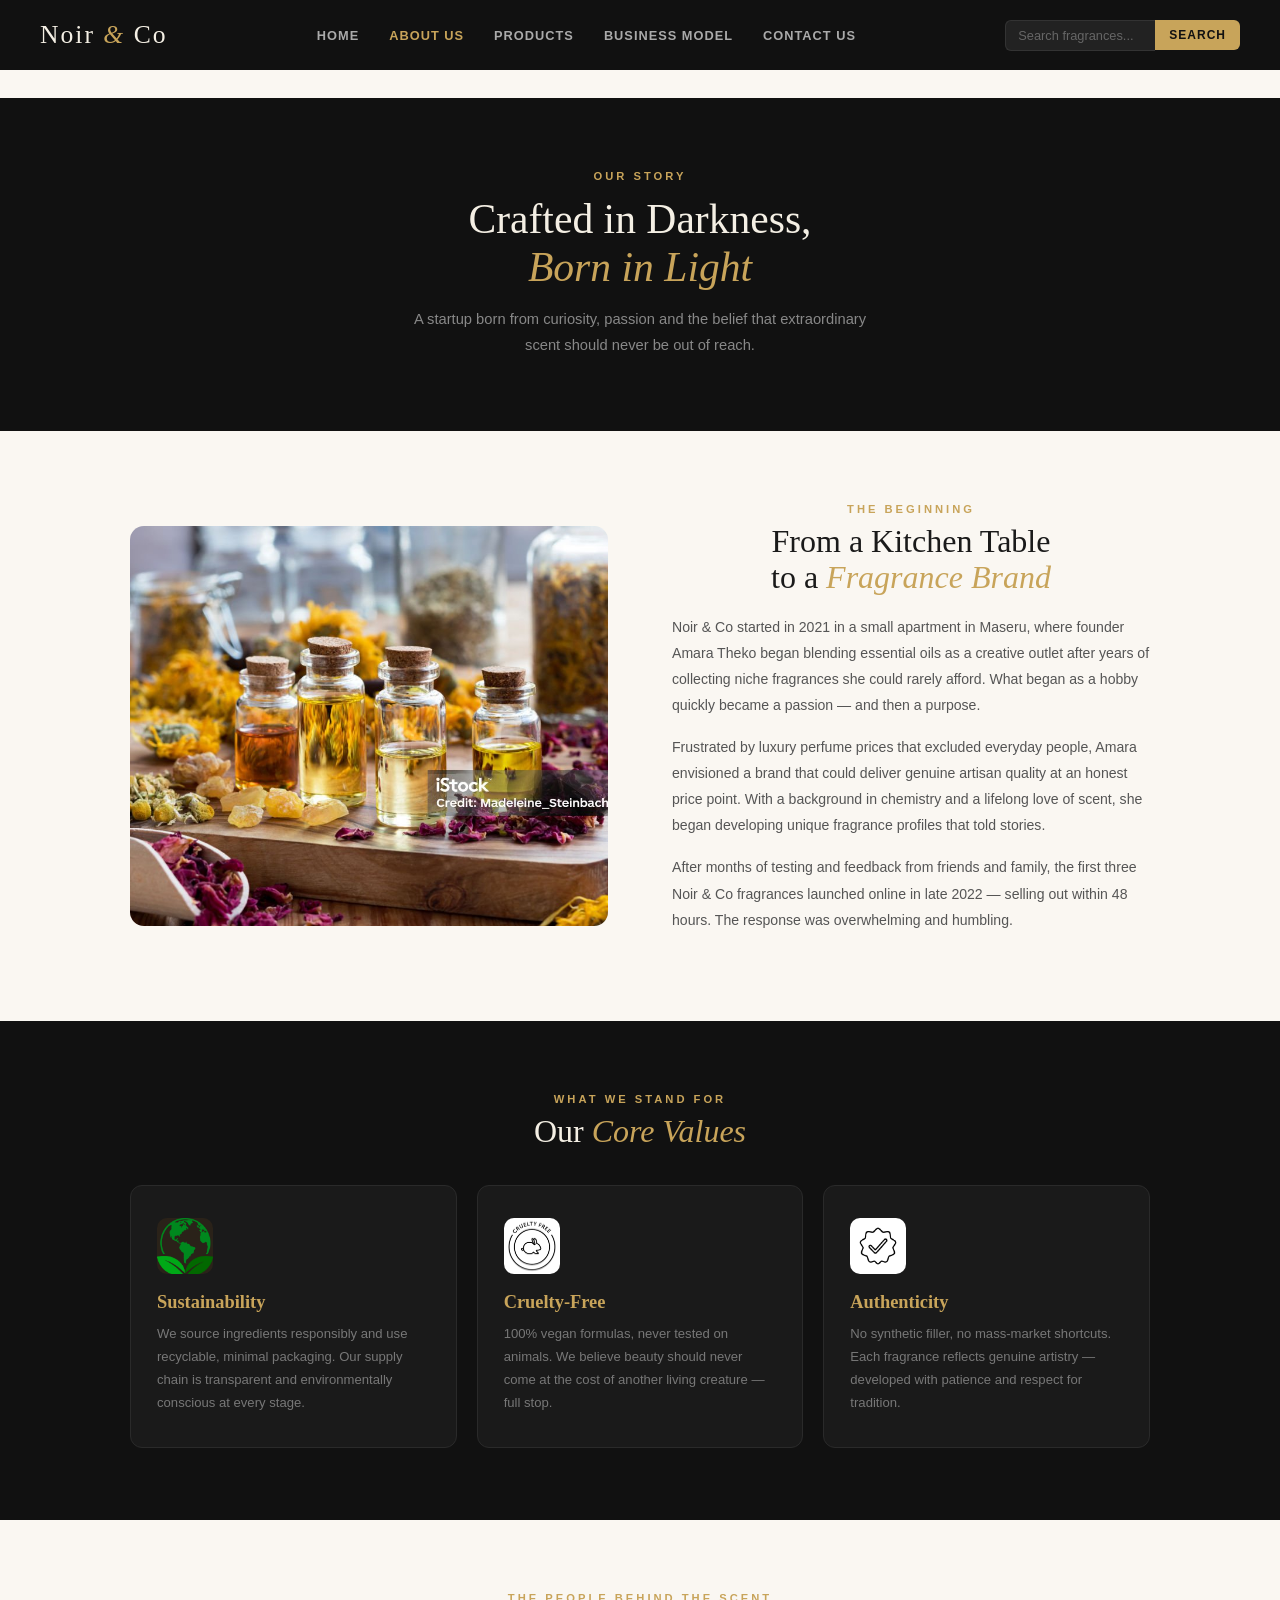
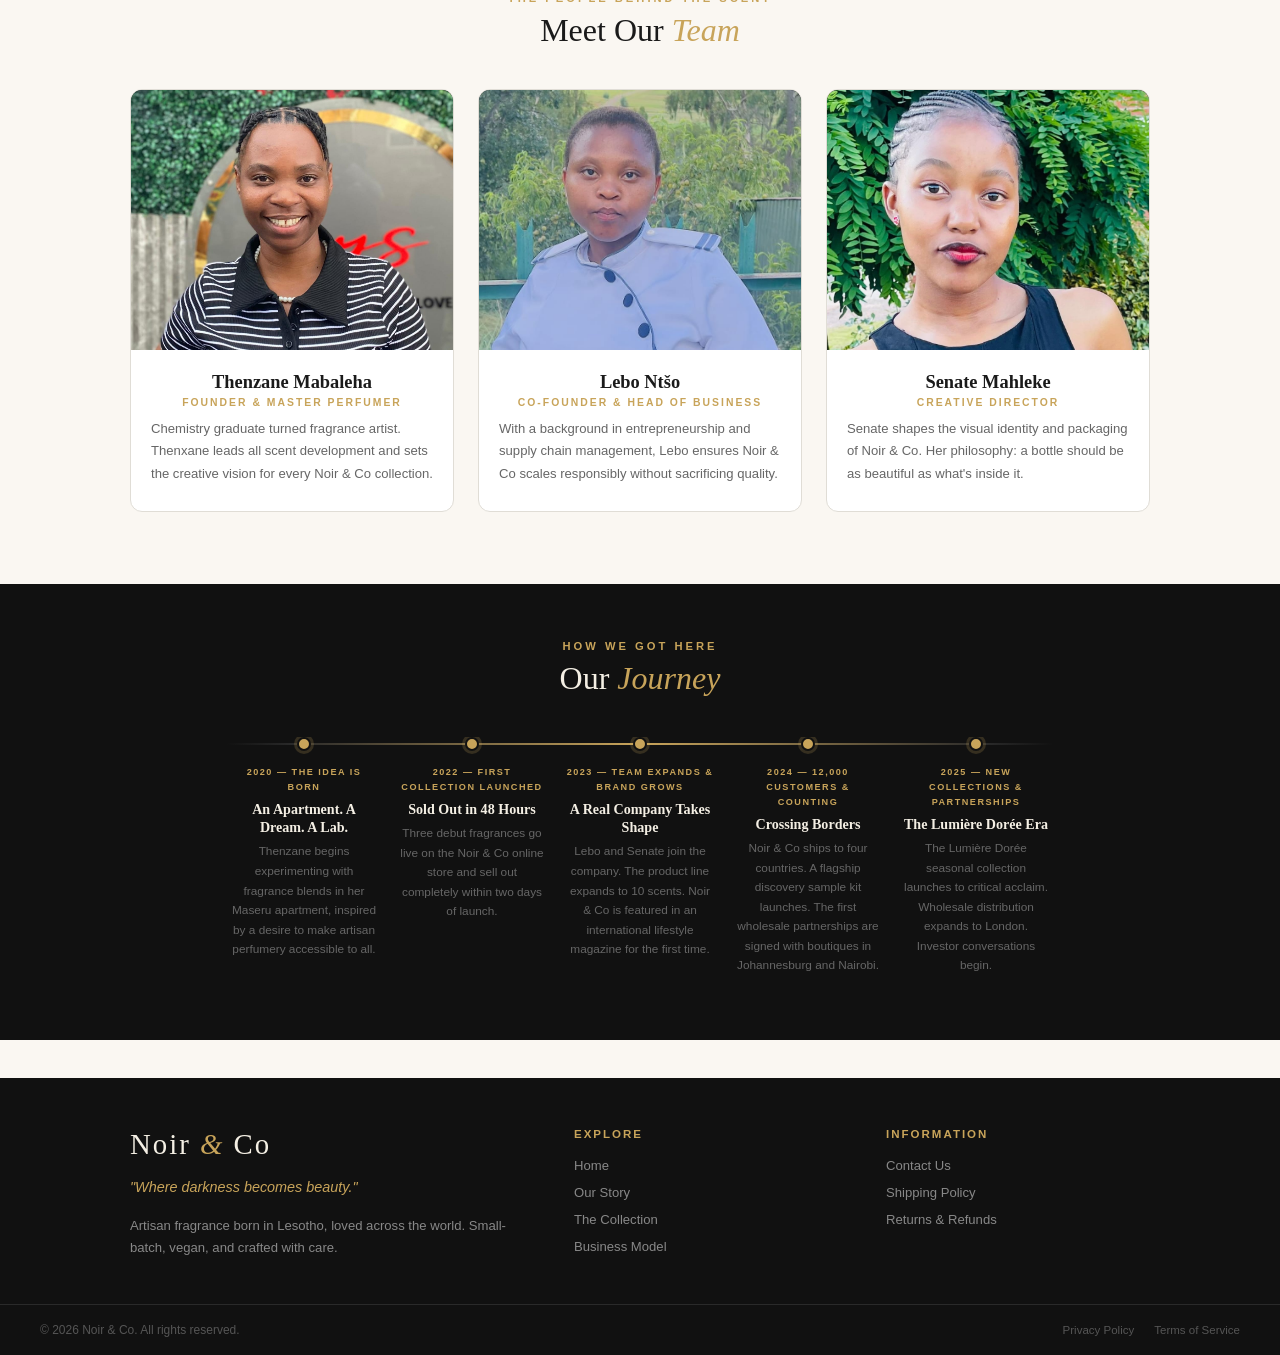
==== About.html @ 2ed6ce7d "Add files via upload" ====
<!DOCTYPE html>
<html lang="en">
<head>
  <meta charset="UTF-8"/>
  <meta name="viewport" content="width=device-width, initial-scale=1.0"/>
  <title>Noir & Co — About Us</title>
  <link rel="stylesheet" href="nav_and_footer.css"/>
  <style>

    .page-header {
      background-color: #111111;
      padding: 72px 40px;
      text-align: center;
    }

    .page-header .small-label {
      font-family: Arial, sans-serif;
      font-size: 0.7rem;
      font-weight: bold;
      letter-spacing: 3px;
      text-transform: uppercase;
      color: #c8a45a;
      margin-bottom: 14px;
      display: block;
    }

    .page-header h1 {
      font-family: Georgia, serif;
      font-size: 2.6rem;
      font-weight: normal;
      color: #f4efe4;
      line-height: 1.15;
      margin-bottom: 14px;
    }

    .page-header h1 em { font-style: italic; color: #c8a45a; }

    .page-header p {
      font-family: Arial, sans-serif;
      font-size: 0.92rem;
      color: #888888;
      line-height: 1.8;
      max-width: 480px;
      margin: 0 auto;
    }

  
    .wrap {
      max-width: 1100px;
      margin: 0 auto;
      padding: 0 40px;
    }

    .section-label {
      font-family: Arial, sans-serif;
      font-size: 0.7rem;
      font-weight: bold;
      letter-spacing: 3px;
      text-transform: uppercase;
      color: #c8a45a;
      margin-bottom: 8px;
      display: block;
      text-align: center;
    }

    .section-title {
      font-family: Georgia, serif;
      font-size: 2rem;
      font-weight: normal;
      color: #1a1a1a;
      margin-bottom: 18px;
      line-height: 1.15;
      text-align: center;
    }

    .section-title em { font-style: italic; color: #c8a45a; }
    .section-title.light { color: #f4efe4; }

  
    .story-section {
      background-color: #faf7f2;
      padding: 72px 0;
    }

    .story-grid {
      display: grid;
      grid-template-columns: 1fr 1fr;
      gap: 64px;
      align-items: center;
    }

    .story-image {
      border-radius: 14px;
      overflow: hidden;
      height: 400px;
      background-color: #1a1509;
    }

    .story-image img {
      width: 100%;
      height: 100%;
      object-fit: cover;
      display: block;
    }

    .story-text p {
      font-family: Arial, sans-serif;
      font-size: 0.88rem;
      line-height: 1.85;
      color: #555555;
      margin-bottom: 16px;
    }

    .values-section {
      background-color: #111111;
      padding: 72px 0;
    }

    .values-section .section-label { color: #c8a45a; }

    .values-grid {
      display: grid;
      grid-template-columns: repeat(3, 1fr);
      gap: 20px;
      margin-top: 36px;
    }

    .value-card {
      background-color: #1a1a1a;
      border: 1px solid #2a2a2a;
      border-radius: 12px;
      padding: 32px 26px;
    }

    .value-card:hover {
      border-color: #c8a45a;
    }


    .value-img {
      width: 56px;
      height: 56px;
      border-radius: 10px;
      overflow: hidden;
      background-color: #2a2219;
      margin-bottom: 18px;
    }

    .value-img img {
      width: 100%;
      height: 100%;
      object-fit: cover;
      display: block;
    }

    .value-card h3 {
      font-family: Georgia, serif;
      font-size: 1.15rem;
      color: #c8a45a;
      margin-bottom: 10px;
    }

    .value-card p {
      font-family: Arial, sans-serif;
      font-size: 0.82rem;
      line-height: 1.75;
      color: #777777;
    }

  
    .team-section {
      background-color: #faf7f2;
      padding: 72px 0;
    }

    .team-header {
      text-align: center;
      margin-bottom: 40px;
    }

    .team-grid {
      display: grid;
      grid-template-columns: repeat(3, 1fr);
      gap: 24px;
    }

    .team-card {
      background-color: #ffffff;
      border: 1px solid #e0ddd6;
      border-radius: 12px;
      overflow: hidden;
    }

    .team-card:hover {
      box-shadow: 0 8px 28px rgba(0, 0, 0, 0.09);
    }

    .team-photo {
      height: 260px;
      background-color: #1a1a1a;
      overflow: hidden;
    }

    .team-photo img {
      width: 100%;
      height: 100%;
      object-fit: cover;
      object-position: top center;
      display: block;
    }

    .team-card:nth-child(2) .team-photo { background-color: #0e1512; }
    .team-card:nth-child(3) .team-photo { background-color: #1a1010; }

    .team-info { padding: 22px 20px 26px; }

    .team-info h4 {
      font-family: Georgia, serif;
      font-size: 1.15rem;
      color: #1a1a1a;
      margin-bottom: 4px;
      text-align: center;
    }

    .team-role {
      font-family: Arial, sans-serif;
      font-size: 0.65rem;
      font-weight: bold;
      letter-spacing: 2px;
      text-transform: uppercase;
      color: #c8a45a;
      margin-bottom: 10px;
      display: block;
      text-align: center;
    }

    .team-info p {
      font-family: Arial, sans-serif;
      font-size: 0.82rem;
      line-height: 1.7;
      color: #666666;
    }

  
    .timeline-section {
      background-color: #111111;
      padding: 56px 0;
    }

    .timeline-section .section-label { color: #c8a45a; }

    /* Horizontal timeline */
    .timeline {
      position: relative;
      display: flex;
      gap: 0;
      margin-top: 40px;
      overflow-x: auto;
      padding-bottom: 8px;
      max-width: 860px;
      margin-left: auto;
      margin-right: auto;
    }

    /* The connecting line */
    .timeline::before {
      content: '';
      position: absolute;
      top: 6px;
      left: 7px;
      right: 7px;
      height: 2px;
      background: linear-gradient(90deg, transparent, #2a2a2a 8%, #c8a45a 50%, #2a2a2a 92%, transparent);
      z-index: 0;
    }

    .tl-item {
      display: flex;
      flex-direction: column;
      align-items: center;
      flex: 1;
      min-width: 155px;
      position: relative;
      padding: 0 10px;
      gap: 0;
    }

    .tl-dot {
      width: 14px;
      height: 14px;
      min-width: 14px;
      background-color: #c8a45a;
      border: 2px solid #111111;
      border-radius: 50%;
      margin-bottom: 14px;
      position: relative;
      z-index: 1;
      box-shadow: 0 0 0 3px rgba(200,164,90,0.2);
      flex-shrink: 0;
    }

    .tl-content {
      text-align: center;
    }

    .tl-content .tl-year {
      font-family: Arial, sans-serif;
      font-size: 0.57rem;
      font-weight: bold;
      letter-spacing: 1.5px;
      text-transform: uppercase;
      color: #c8a45a;
      margin-bottom: 5px;
    }

    .tl-content h4 {
      font-family: Georgia, serif;
      font-size: 0.88rem;
      color: #f4efe4;
      margin-bottom: 6px;
      line-height: 1.3;
    }

    .tl-content p {
      font-family: Arial, sans-serif;
      font-size: 0.74rem;
      line-height: 1.65;
      color: #666666;
    }

    @media (max-width: 900px) {
      .timeline {
        flex-direction: column;
        max-width: 100%;
      }
      .timeline::before {
        top: 7px;
        bottom: 7px;
        left: 6px;
        right: auto;
        width: 2px;
        height: auto;
        background: linear-gradient(180deg, transparent, #2a2a2a 8%, #c8a45a 50%, #2a2a2a 92%, transparent);
      }
      .tl-item {
        flex-direction: row;
        align-items: flex-start;
        gap: 16px;
        min-width: unset;
        padding: 0 0 28px 0;
      }
      .tl-dot {
        margin-bottom: 0;
        margin-top: 3px;
        flex-shrink: 0;
      }
      .tl-content { text-align: left; }
    }

    .timeline-section .wrap {
      max-width: 920px;
      text-align: center;
    }

    @media (max-width: 900px) {
      .wrap { padding: 0 24px; }
      .story-grid { grid-template-columns: 1fr; gap: 32px; }
      .story-image { height: 240px; }
      .values-grid { grid-template-columns: 1fr; }
      .team-grid { grid-template-columns: 1fr 1fr; }
      .story-section, .values-section, .team-section { padding: 56px 0; }
      .timeline-section { padding: 48px 0; }
      .page-header { padding: 56px 24px; }
    }

    @media (max-width: 600px) {
      .team-grid { grid-template-columns: 1fr; }
      .page-header h1 { font-size: 2rem; }
    }
  </style>
</head>
<body>

<nav>
  <a href="index.html" class="logo">Noir <span class="amp">&</span> Co</a>
  <ul>
    <li><a href="index.html">Home</a></li>
    <li><a href="About.html" class="active">About Us</a></li>
    <li><a href="products.html">Products</a></li>
    <li><a href="business_model.html">Business Model</a></li>
    <li><a href="contacts.html">Contact Us</a></li>
  </ul>
  <div class="search-bar">
    <input type="text" placeholder="Search fragrances..." />
    <button>Search</button>
  </div>
</nav>

<header class="page-header">
  <span class="small-label">Our Story</span>
  <h1>Crafted in Darkness,<br><em>Born in Light</em></h1>
  <p>A startup born from curiosity, passion and the belief that extraordinary scent should never be out of reach.</p>
</header>

<section class="story-section">
  <div class="wrap">
    <div class="story-grid">

      <div class="story-image">
    
        <img src="about.jpg" alt="Amara Theko blending fragrances in her Maseru studio" />
      </div>

      <div class="story-text">
        <span class="section-label">The Beginning</span>
        <h2 class="section-title">From a Kitchen Table<br>to a <em>Fragrance Brand</em></h2>
        <p>Noir &amp; Co started in 2021 in a small apartment in Maseru, where founder Amara Theko began blending essential oils as a creative outlet after years of collecting niche fragrances she could rarely afford. What began as a hobby quickly became a passion — and then a purpose.</p>
        <p>Frustrated by luxury perfume prices that excluded everyday people, Amara envisioned a brand that could deliver genuine artisan quality at an honest price point. With a background in chemistry and a lifelong love of scent, she began developing unique fragrance profiles that told stories.</p>
        <p>After months of testing and feedback from friends and family, the first three Noir &amp; Co fragrances launched online in late 2022 — selling out within 48 hours. The response was overwhelming and humbling.</p>
      </div>

    </div>
  </div>
</section>

<section class="values-section">
  <div class="wrap">
    <span class="section-label">What We Stand For</span>
    <h2 class="section-title light">Our <em>Core Values</em></h2>
    <div class="values-grid">

      <div class="value-card">
        <div class="value-img">
          <img src="sus.png" alt="Sustainability" />
        </div>
        <h3>Sustainability</h3>
        <p>We source ingredients responsibly and use recyclable, minimal packaging. Our supply chain is transparent and environmentally conscious at every stage.</p>
      </div>

      <div class="value-card">
        <div class="value-img">
          <img src="cruelty-free.png" alt="Cruelty-Free" />
        </div>
        <h3>Cruelty-Free</h3>
        <p>100% vegan formulas, never tested on animals. We believe beauty should never come at the cost of another living creature — full stop.</p>
      </div>

      <div class="value-card">
        <div class="value-img">
          <img src="auth.jpg" alt="Authenticity" />
        </div>
        <h3>Authenticity</h3>
        <p>No synthetic filler, no mass-market shortcuts. Each fragrance reflects genuine artistry — developed with patience and respect for tradition.</p>
      </div>

    </div>
  </div>
</section>

<section class="team-section">
  <div class="wrap">
    <div class="team-header">
      <span class="section-label">The People Behind the Scent</span>
      <h2 class="section-title">Meet Our <em>Team</em></h2>
    </div>
    <div class="team-grid">

      <div class="team-card">
        <div class="team-photo">
        
          <img src="Amara.jpg" alt="Amara Theko — Founder & Master Perfumer" />
        </div>
        <div class="team-info">
          <h4>Thenzane Mabaleha</h4>
          <span class="team-role">Founder &amp; Master Perfumer</span>
          <p>Chemistry graduate turned fragrance artist. Thenxane leads all scent development and sets the creative vision for every Noir &amp; Co collection.</p>
        </div>
      </div>

      <div class="team-card">
        <div class="team-photo">
          <img src="Lebo.jpg" alt="Lebo Ntšo — Co-Founder & Head of Business" />
        </div>
        <div class="team-info">
          <h4>Lebo Ntšo</h4>
          <span class="team-role">Co-Founder &amp; Head of Business</span>
          <p>With a background in entrepreneurship and supply chain management, Lebo ensures Noir &amp; Co scales responsibly without sacrificing quality.</p>
        </div>
      </div>

      <div class="team-card">
        <div class="team-photo">
          <img src="sofia.jpg" alt="Sofia Marchetti — Creative Director" />
        </div>
        <div class="team-info">
          <h4>Senate Mahleke</h4>
          <span class="team-role">Creative Director</span>
          <p>Senate shapes the visual identity and packaging of Noir &amp; Co. Her philosophy: a bottle should be as beautiful as what's inside it.</p>
        </div>
      </div>

    </div>
  </div>
</section>

<section class="timeline-section">
  <div class="wrap">
    <span class="section-label">How We Got Here</span>
    <h2 class="section-title light">Our <em>Journey</em></h2>
    <div class="timeline">

      <div class="tl-item">
        <div class="tl-dot"></div>
        <div class="tl-content">
          <p class="tl-year">2020 — The Idea is Born</p>
          <h4>An Apartment. A Dream. A Lab.</h4>
          <p>Thenzane begins experimenting with fragrance blends in her Maseru apartment, inspired by a desire to make artisan perfumery accessible to all.</p>
        </div>
      </div>

      <div class="tl-item">
        <div class="tl-dot"></div>
        <div class="tl-content">
          <p class="tl-year">2022 — First Collection Launched</p>
          <h4>Sold Out in 48 Hours</h4>
          <p>Three debut fragrances go live on the Noir &amp; Co online store and sell out completely within two days of launch.</p>
        </div>
      </div>

      <div class="tl-item">
        <div class="tl-dot"></div>
        <div class="tl-content">
          <p class="tl-year">2023 — Team Expands &amp; Brand Grows</p>
          <h4>A Real Company Takes Shape</h4>
          <p>Lebo and Senate join the company. The product line expands to 10 scents. Noir &amp; Co is featured in an international lifestyle magazine for the first time.</p>
        </div>
      </div>

      <div class="tl-item">
        <div class="tl-dot"></div>
        <div class="tl-content">
          <p class="tl-year">2024 — 12,000 Customers &amp; Counting</p>
          <h4>Crossing Borders</h4>
          <p>Noir &amp; Co ships to four countries. A flagship discovery sample kit launches. The first wholesale partnerships are signed with boutiques in Johannesburg and Nairobi.</p>
        </div>
      </div>

      <div class="tl-item">
        <div class="tl-dot"></div>
        <div class="tl-content">
          <p class="tl-year">2025 — New Collections &amp; Partnerships</p>
          <h4>The Lumière Dorée Era</h4>
          <p>The Lumière Dorée seasonal collection launches to critical acclaim. Wholesale distribution expands to London. Investor conversations begin.</p>
        </div>
      </div>

    </div>
  </div>
</section>

<footer>
  <div class="footer-body">
    <div class="footer-brand">
      <div class="footer-logo">Noir <em>&amp;</em> Co</div>
      <p class="tagline">"Where darkness becomes beauty."</p>
      <p>Artisan fragrance born in Lesotho, loved across the world. Small-batch, vegan, and crafted with care.</p>
    </div>
    <div class="footer-col">
      <h5>Explore</h5>
      <ul>
        <li><a href="index.html">Home</a></li>
        <li><a href="About.html">Our Story</a></li>
        <li><a href="products.html">The Collection</a></li>
        <li><a href="business_model.html">Business Model</a></li>
      </ul>
    </div>
    <div class="footer-col">
      <h5>Information</h5>
      <ul>
        <li><a href="contacts.html">Contact Us</a></li>
        <li><a href="#">Shipping Policy</a></li>
        <li><a href="#">Returns &amp; Refunds</a></li>
      </ul>
    </div>
  </div>
  <div class="footer-bottom">
    <span class="copy">&copy; 2026 Noir &amp; Co. All rights reserved.</span>
    <div class="legal-links">
      <a href="#">Privacy Policy</a>
      <a href="#">Terms of Service</a>
    </div>
  </div>
</footer>

</body>
</html>
---- nav_and_footer.css ----
* {
  margin: 0;
  padding: 0;
  box-sizing: border-box;
}

body {
  font-family: Georgia, 'Times New Roman', serif;
  background-color: #faf7f2;
  color: #1a1a1a;
  min-height: 100vh;
  display: flex;
  flex-direction: column;
}

nav {
  background-color: #111111;
  padding: 0 40px;
  height: 70px;
  display: flex;
  align-items: center;
  justify-content: space-between;
}

.logo {
  font-family: Georgia, serif;
  font-size: 1.6rem;
  color: #f4efe4;
  text-decoration: none;
  letter-spacing: 2px;
}

.logo .amp {
  color: #c8a45a;
  font-style: italic;
}

nav ul {
  list-style: none;
  display: flex;
  gap: 30px;
  align-items: center;
}

nav ul li a {
  font-family: Arial, sans-serif;
  font-size: 0.8rem;
  font-weight: bold;
  letter-spacing: 1px;
  text-transform: uppercase;
  color: #aaaaaa;
  text-decoration: none;
}

nav ul li a:hover { color: #f4efe4; }
nav ul li a.active { color: #c8a45a; }

.search-bar {
  display: flex;
  align-items: center;
}

.search-bar input {
  background-color: #222222;
  border: 1px solid #333333;
  border-right: none;
  padding: 7px 12px;
  font-size: 0.8rem;
  color: #f4efe4;
  width: 150px;
  outline: none;
  border-radius: 6px 0 0 6px;
}

.search-bar input::placeholder { color: #666666; }

.search-bar button {
  background-color: #c8a45a;
  color: #111111;
  border: none;
  padding: 8px 14px;
  font-size: 0.75rem;
  font-weight: bold;
  text-transform: uppercase;
  cursor: pointer;
  letter-spacing: 1px;
  border-radius: 0 6px 6px 0;
}

.search-bar button:hover { background-color: #e8d5a3; }


nav + * {
  margin-top: 28px;
}


footer {
  margin-top: auto;
  margin-top: 3%;
  background-color: #111111;
}

.footer-body {
  max-width: 1100px;
  margin: 0 auto;
  padding: 50px 40px 40px;
  display: grid;
  grid-template-columns: 1.5fr 1fr 1fr;
  gap: 48px;
}

.footer-brand .footer-logo {
  font-family: Georgia, serif;
  font-size: 1.8rem;
  color: #f4efe4;
  letter-spacing: 2px;
  margin-bottom: 14px;
}

.footer-brand .footer-logo em {
  color: #c8a45a;
  font-style: italic;
}

.footer-brand .tagline {
  font-style: italic;
  font-size: 0.9rem;
  color: #c8a45a;
  margin-bottom: 14px;
}

.footer-brand p {
  font-family: Arial, sans-serif;
  font-size: 0.82rem;
  line-height: 1.75;
  color: #888888;
}

.footer-col h5 {
  font-family: Arial, sans-serif;
  font-size: 0.72rem;
  font-weight: bold;
  letter-spacing: 2px;
  text-transform: uppercase;
  color: #c8a45a;
  margin-bottom: 16px;
}

.footer-col ul { list-style: none; }
.footer-col ul li { margin-bottom: 9px; }

.footer-col ul li a {
  font-family: Arial, sans-serif;
  font-size: 0.82rem;
  color: #888888;
  text-decoration: none;
}

.footer-col ul li a:hover { color: #f4efe4; }

.footer-bottom {
  border-top: 1px solid #2a2a2a;
  padding: 18px 40px;
  display: flex;
  align-items: center;
  justify-content: space-between;
}

.footer-bottom .copy {
  font-family: Arial, sans-serif;
  font-size: 0.75rem;
  color: #555555;
}

.footer-bottom .legal-links { display: flex; gap: 20px; }

.footer-bottom .legal-links a {
  font-family: Arial, sans-serif;
  font-size: 0.72rem;
  color: #555555;
  text-decoration: none;
}

.footer-bottom .legal-links a:hover { color: #c8a45a; }

/* ══════════════════════════════════════════
   RESPONSIVE
══════════════════════════════════════════ */
@media (max-width: 900px) {
  nav {
    padding: 12px 20px;
    height: auto;
    flex-wrap: wrap;
    gap: 10px;
  }

  nav ul { gap: 16px; flex-wrap: wrap; }

  .footer-body {
    grid-template-columns: 1fr 1fr;
    gap: 32px;
    padding: 36px 20px;
  }

  .footer-bottom {
    flex-direction: column;
    gap: 10px;
    text-align: center;
    padding: 16px 20px;
  }
}

@media (max-width: 600px) {
  nav ul { display: none; }
  .footer-body { grid-template-columns: 1fr; }
}
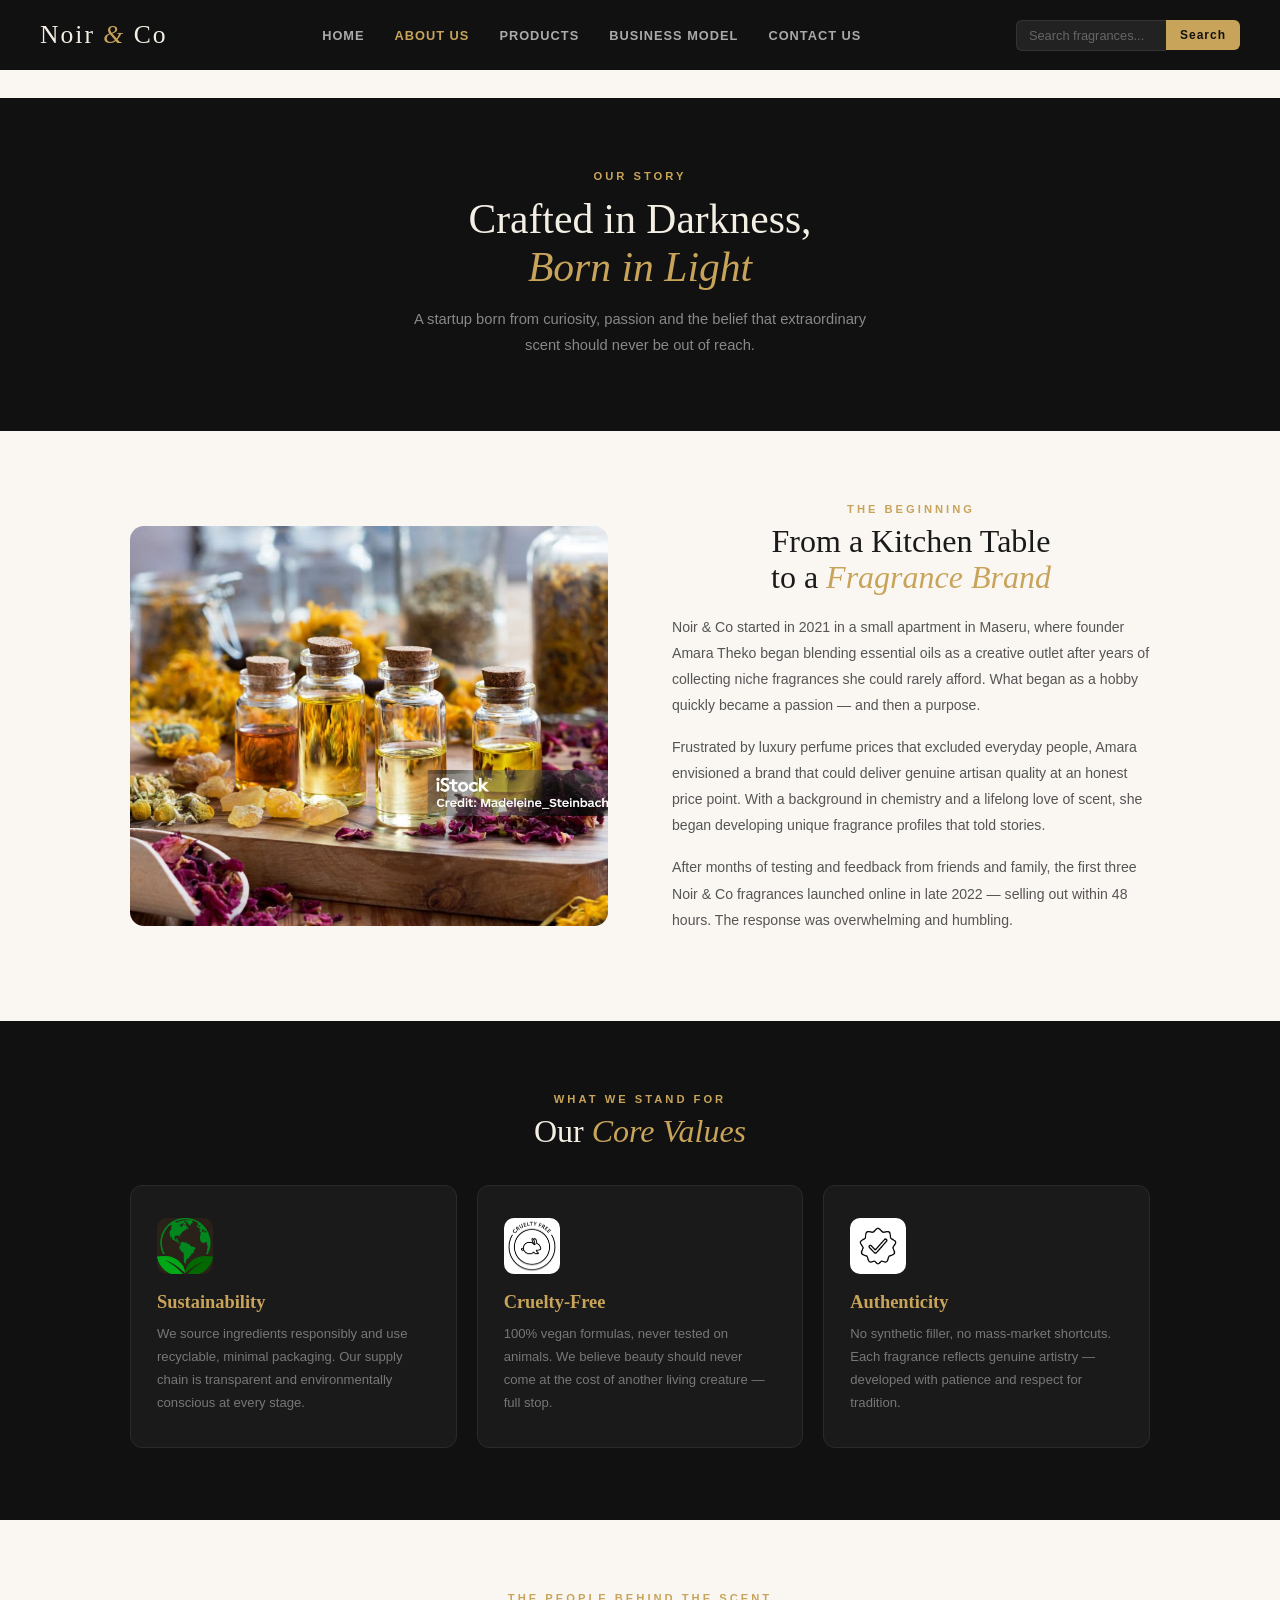
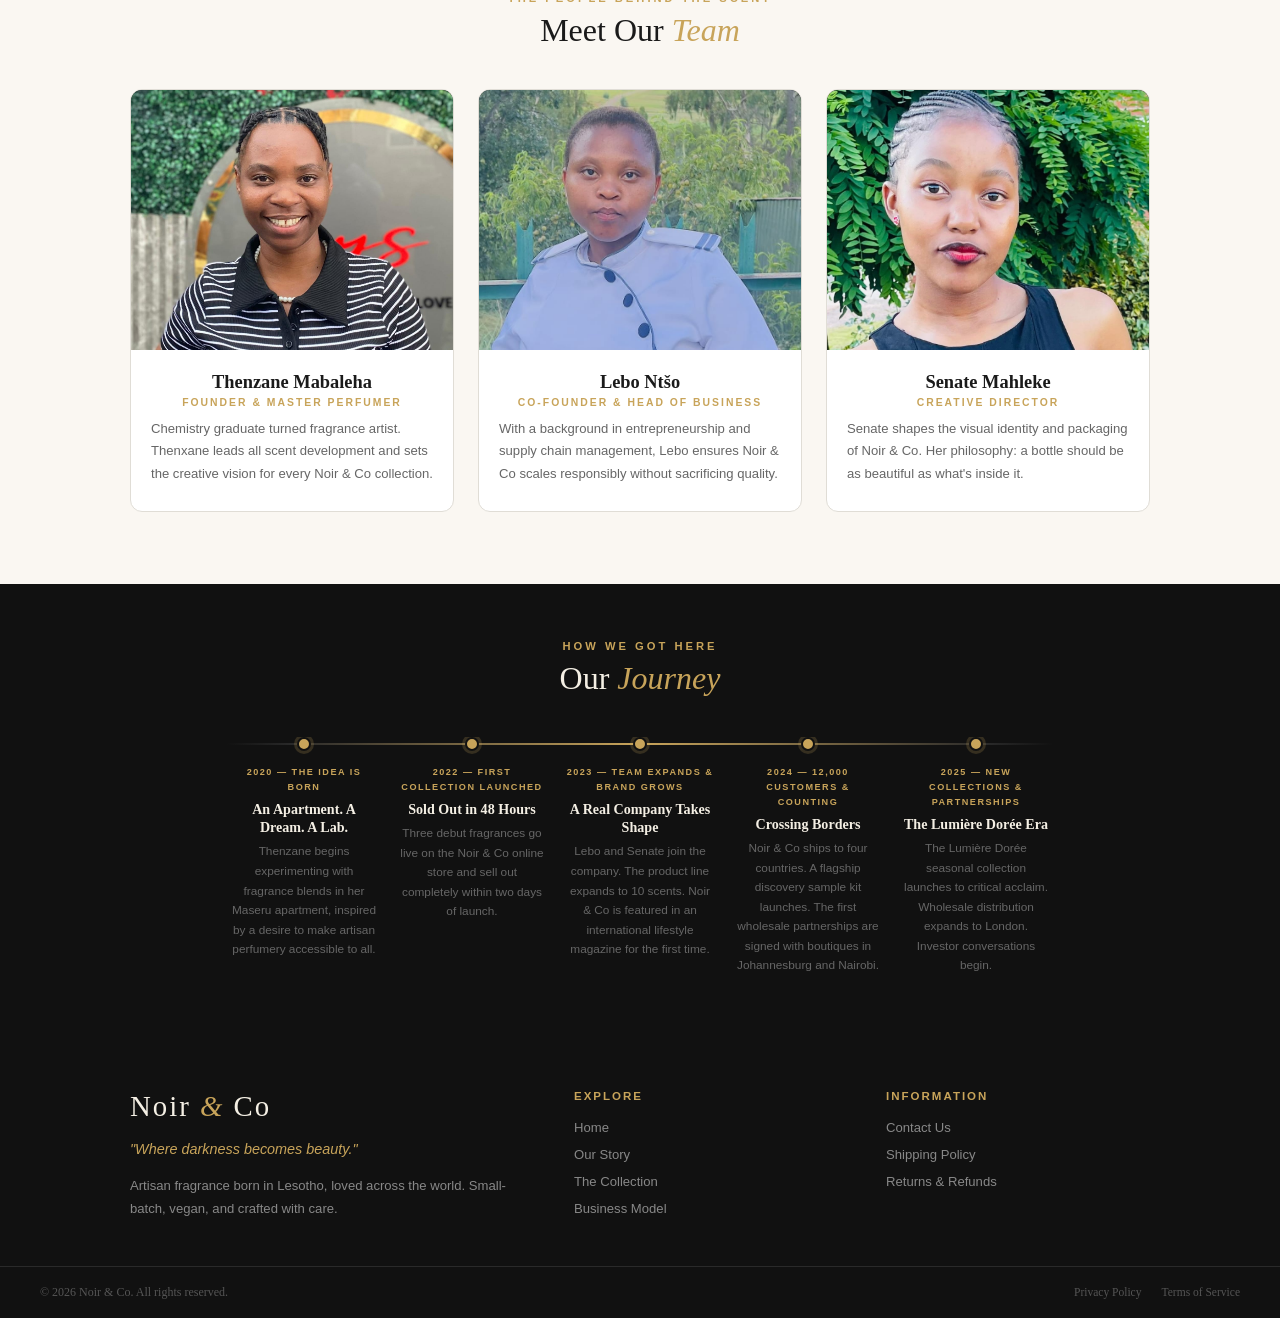
==== commit 384eda58: "Update About.html" ====
--- a/About.html
+++ b/About.html
@@ -383,6 +383,7 @@
 
 <nav>
   <a href="index.html" class="logo">Noir <span class="amp">&</span> Co</a>
+  <input type="checkbox" id="menu-toggle">
   <ul>
     <li><a href="index.html">Home</a></li>
     <li><a href="About.html" class="active">About Us</a></li>
@@ -593,4 +594,4 @@
 </footer>
 
 </body>
-</html>+</html>
--- a/nav_and_footer.css
+++ b/nav_and_footer.css
@@ -1,9 +1,11 @@
+/* RESET */
 * {
   margin: 0;
   padding: 0;
   box-sizing: border-box;
 }
 
+/* BODY */
 body {
   font-family: Georgia, 'Times New Roman', serif;
   background-color: #faf7f2;
@@ -13,17 +15,20 @@
   flex-direction: column;
 }
 
+/* NAVBAR */
 nav {
   background-color: #111111;
   padding: 0 40px;
-  height: 70px;
+  min-height: 70px;
   display: flex;
   align-items: center;
   justify-content: space-between;
-}
-
+  flex-wrap: wrap;
+  position: relative;
+}
+
+/* LOGO */
 .logo {
-  font-family: Georgia, serif;
   font-size: 1.6rem;
   color: #f4efe4;
   text-decoration: none;
@@ -35,6 +40,7 @@
   font-style: italic;
 }
 
+/* NAV LINKS */
 nav ul {
   list-style: none;
   display: flex;
@@ -55,14 +61,15 @@
 nav ul li a:hover { color: #f4efe4; }
 nav ul li a.active { color: #c8a45a; }
 
+/* SEARCH */
 .search-bar {
   display: flex;
   align-items: center;
 }
 
 .search-bar input {
-  background-color: #222222;
-  border: 1px solid #333333;
+  background-color: #222;
+  border: 1px solid #333;
   border-right: none;
   padding: 7px 12px;
   font-size: 0.8rem;
@@ -72,33 +79,35 @@
   border-radius: 6px 0 0 6px;
 }
 
-.search-bar input::placeholder { color: #666666; }
+.search-bar input::placeholder {
+  color: #666;
+}
 
 .search-bar button {
   background-color: #c8a45a;
-  color: #111111;
+  color: #111;
   border: none;
   padding: 8px 14px;
   font-size: 0.75rem;
   font-weight: bold;
-  text-transform: uppercase;
   cursor: pointer;
   letter-spacing: 1px;
   border-radius: 0 6px 6px 0;
 }
 
-.search-bar button:hover { background-color: #e8d5a3; }
-
-
+.search-bar button:hover {
+  background-color: #e8d5a3;
+}
+
+/* SPACING AFTER NAV */
 nav + * {
   margin-top: 28px;
 }
 
-
+/* FOOTER */
 footer {
   margin-top: auto;
-  margin-top: 3%;
-  background-color: #111111;
+  background-color: #111;
 }
 
 .footer-body {
@@ -110,8 +119,8 @@
   gap: 48px;
 }
 
+/* FOOTER BRAND */
 .footer-brand .footer-logo {
-  font-family: Georgia, serif;
   font-size: 1.8rem;
   color: #f4efe4;
   letter-spacing: 2px;
@@ -120,7 +129,6 @@
 
 .footer-brand .footer-logo em {
   color: #c8a45a;
-  font-style: italic;
 }
 
 .footer-brand .tagline {
@@ -133,10 +141,11 @@
 .footer-brand p {
   font-family: Arial, sans-serif;
   font-size: 0.82rem;
-  line-height: 1.75;
-  color: #888888;
-}
-
+  line-height: 1.7;
+  color: #888;
+}
+
+/* FOOTER LINKS */
 .footer-col h5 {
   font-family: Arial, sans-serif;
   font-size: 0.72rem;
@@ -147,71 +156,140 @@
   margin-bottom: 16px;
 }
 
-.footer-col ul { list-style: none; }
-.footer-col ul li { margin-bottom: 9px; }
+.footer-col ul {
+  list-style: none;
+}
+
+.footer-col ul li {
+  margin-bottom: 9px;
+}
 
 .footer-col ul li a {
   font-family: Arial, sans-serif;
   font-size: 0.82rem;
-  color: #888888;
-  text-decoration: none;
-}
-
-.footer-col ul li a:hover { color: #f4efe4; }
-
+  color: #888;
+  text-decoration: none;
+}
+
+.footer-col ul li a:hover {
+  color: #f4efe4;
+}
+
+/* FOOTER BOTTOM */
 .footer-bottom {
   border-top: 1px solid #2a2a2a;
   padding: 18px 40px;
   display: flex;
-  align-items: center;
   justify-content: space-between;
+  align-items: center;
 }
 
 .footer-bottom .copy {
-  font-family: Arial, sans-serif;
   font-size: 0.75rem;
-  color: #555555;
-}
-
-.footer-bottom .legal-links { display: flex; gap: 20px; }
+  color: #555;
+}
+
+.footer-bottom .legal-links {
+  display: flex;
+  gap: 20px;
+}
 
 .footer-bottom .legal-links a {
-  font-family: Arial, sans-serif;
   font-size: 0.72rem;
-  color: #555555;
-  text-decoration: none;
-}
-
-.footer-bottom .legal-links a:hover { color: #c8a45a; }
-
-/* ══════════════════════════════════════════
-   RESPONSIVE
-══════════════════════════════════════════ */
+  color: #555;
+  text-decoration: none;
+}
+
+.footer-bottom .legal-links a:hover {
+  color: #c8a45a;
+}
+
+/* HAMBURGER */
+.nav-toggle {
+  display: none;
+  flex-direction: column;
+  gap: 5px;
+  cursor: pointer;
+}
+
+.nav-toggle span {
+  width: 24px;
+  height: 2px;
+  background: #f4efe4;
+}
+
+/* HIDDEN CHECKBOX */
+#menu-toggle {
+  display: none;
+}
+
+/* TABLET */
 @media (max-width: 900px) {
   nav {
     padding: 12px 20px;
-    height: auto;
+  }
+
+  nav ul {
+    gap: 16px;
     flex-wrap: wrap;
-    gap: 10px;
-  }
-
-  nav ul { gap: 16px; flex-wrap: wrap; }
+  }
 
   .footer-body {
     grid-template-columns: 1fr 1fr;
-    gap: 32px;
-    padding: 36px 20px;
   }
 
   .footer-bottom {
     flex-direction: column;
+    text-align: center;
     gap: 10px;
-    text-align: center;
-    padding: 16px 20px;
-  }
-}
-
+  }
+}
+
+/* MOBILE */
 @media (max-width: 600px) {
-  nav ul { display: none; }
-  .footer-body { grid-template-columns: 1fr; }
-}
+
+  nav {
+    padding: 10px 20px;
+  }
+
+  .nav-toggle {
+    display: flex;
+  }
+
+  .search-bar {
+    display: none;
+  }
+
+  /* HIDE MENU */
+  nav ul {
+    display: none;
+    flex-direction: column;
+    width: 100%;
+    margin-top: 10px;
+    border-top: 1px solid #2a2a2a;
+  }
+
+  /* SHOW MENU WHEN CHECKED */
+  #menu-toggle:checked ~ ul {
+    display: flex;
+  }
+
+  nav ul li {
+    width: 100%;
+  }
+
+  nav ul li a {
+    display: block;
+    padding: 12px 5px;
+    border-bottom: 1px solid #1e1e1e;
+  }
+
+  nav ul li:last-child a {
+    border-bottom: none;
+  }
+
+  .footer-body {
+    grid-template-columns: 1fr;
+    padding: 30px 20px;
+  }
+}
